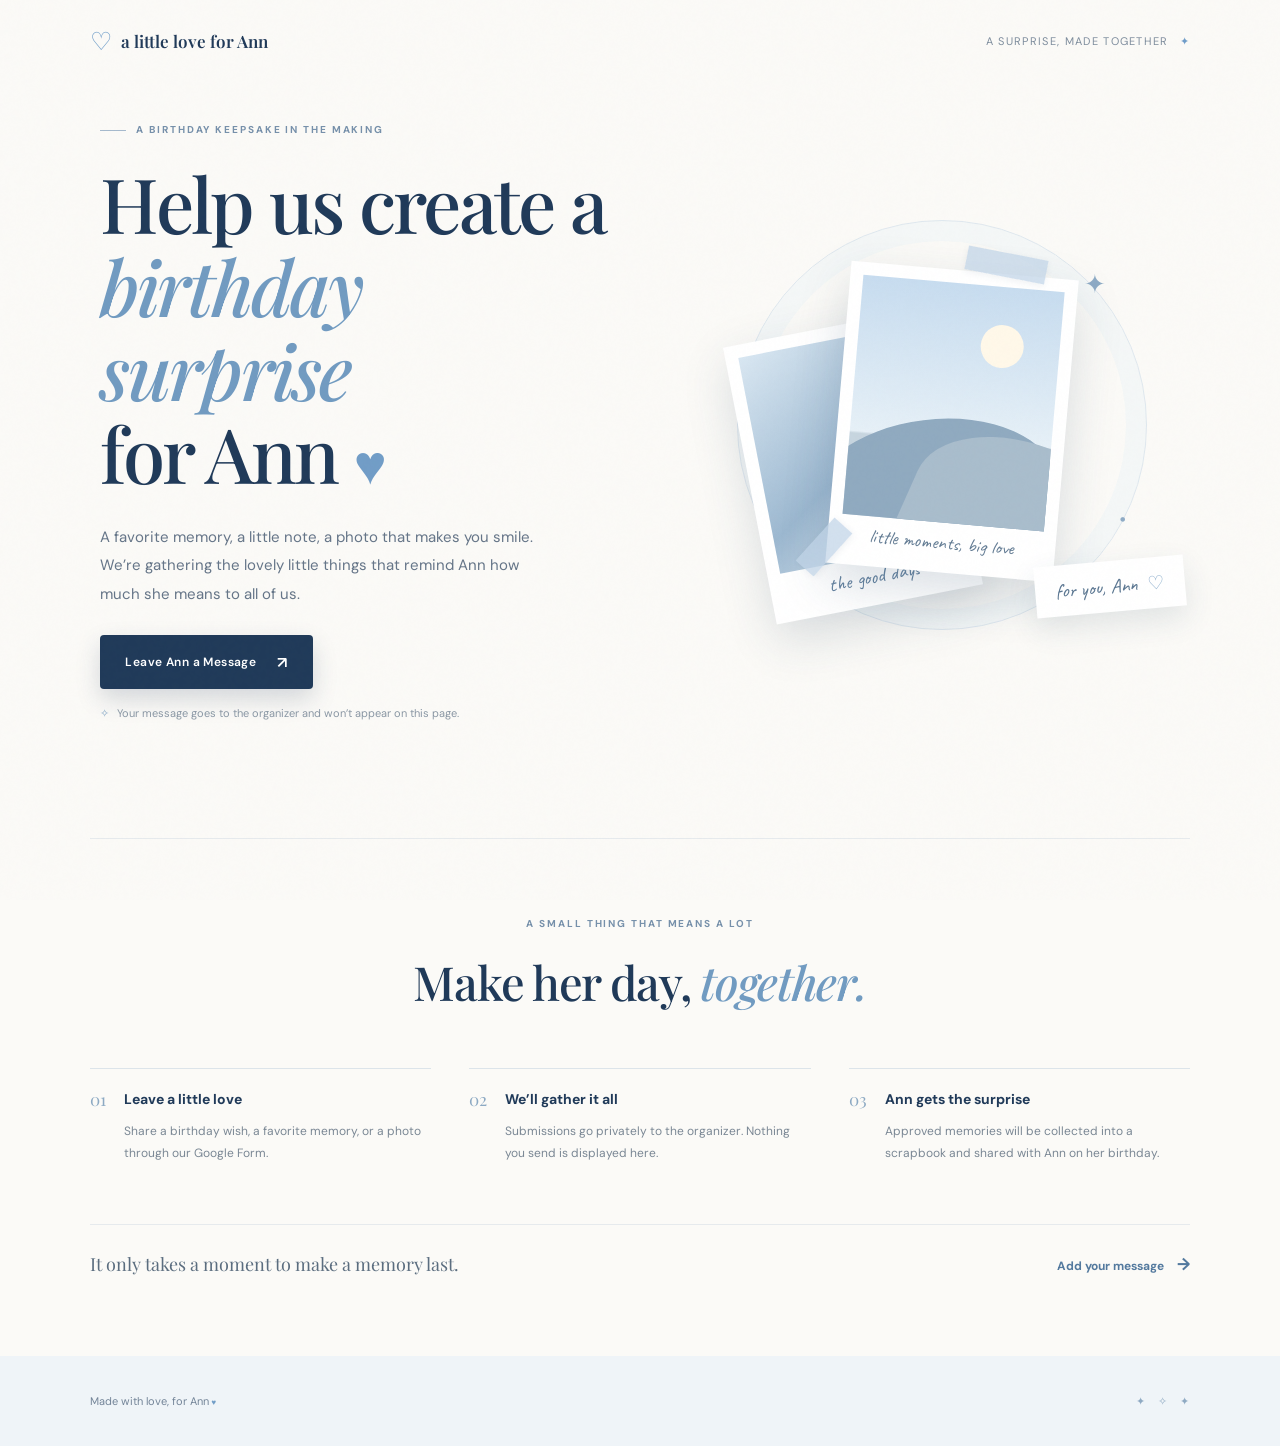
==== index.html @ 84bdc036 "Add missing landing page and shared site assets" ====
<!doctype html>
<html lang="en">
<head>
  <meta charset="utf-8"><meta name="viewport" content="width=device-width, initial-scale=1"><meta name="theme-color" content="#f6f9fc">
  <meta name="description" content="Help us create a birthday surprise for Ann. Share a memory or birthday wish through our private Google Form.">
  <title>A little love for Ann · Birthday surprise</title>
  <link rel="preconnect" href="https://fonts.googleapis.com"><link rel="preconnect" href="https://fonts.gstatic.com" crossorigin>
  <link href="https://fonts.googleapis.com/css2?family=Caveat:wght@500;600&family=DM+Sans:wght@400;500;600;700&family=Playfair+Display:wght@500;600;700&display=swap" rel="stylesheet">
  <link rel="stylesheet" href="styles.css"><script src="script.js" defer></script>
</head>
<body class="landing-page">
  <div class="paper-grain" aria-hidden="true"></div>
  <header class="site-header"><a class="wordmark" href="./"><span class="wordmark-heart">♡</span> a little love for Ann</a><span class="header-note">A surprise, made together <span>✦</span></span></header>
  <main>
    <section class="hero section-wrap" aria-labelledby="hero-title">
      <div class="hero-copy reveal"><p class="eyebrow"><span class="eyebrow-line"></span> A birthday keepsake in the making</p>
        <h1 id="hero-title">Help us create a<br><em>birthday surprise</em><br>for Ann <span class="blue-heart">♥</span></h1>
        <p class="hero-intro">A favorite memory, a little note, a photo that makes you smile. We’re gathering the lovely little things that remind Ann how much she means to all of us.</p>
        <a class="button button-primary" href="https://forms.gle/VQ83KbcbLWa13foe7" target="_blank" rel="noopener noreferrer">Leave Ann a Message <span>↗</span></a>
        <p class="privacy-note"><span>✧</span> Your message goes to the organizer and won’t appear on this page.</p>
      </div>
      <div class="hero-art reveal" aria-label="A scrapbook-style collection of blue memories" role="img"><div class="art-halo"></div><div class="art-sparkle sparkle-one">✦</div><div class="art-sparkle sparkle-two">✧</div><div class="art-sparkle sparkle-three">·</div>
        <div class="polaroid polaroid-back"><div class="photo-wash wash-blue"></div><span class="scribble">the good days</span></div>
        <div class="polaroid polaroid-main"><div class="photo-wash wash-sky"><span class="photo-sun"></span><span class="photo-hill hill-one"></span><span class="photo-hill hill-two"></span></div><span class="polaroid-caption">little moments, big love</span></div>
        <span class="tape tape-top"></span><span class="tape tape-side"></span><div class="floating-note"><span>for you, Ann</span><b>♡</b></div>
      </div>
    </section>
    <section class="how-it-works section-wrap reveal"><div class="section-heading"><p class="eyebrow">A small thing that means a lot</p><h2>Make her day, <em>together.</em></h2></div>
      <div class="steps"><article class="step"><span class="step-number">01</span><div><h3>Leave a little love</h3><p>Share a birthday wish, a favorite memory, or a photo through our Google Form.</p></div></article>
      <article class="step"><span class="step-number">02</span><div><h3>We’ll gather it all</h3><p>Submissions go privately to the organizer. Nothing you send is displayed here.</p></div></article>
      <article class="step"><span class="step-number">03</span><div><h3>Ann gets the surprise</h3><p>Approved memories will be collected into a scrapbook and shared with Ann on her birthday.</p></div></article></div>
      <div class="closing-cta"><p>It only takes a moment to make a memory last.</p><a class="text-link" href="https://forms.gle/VQ83KbcbLWa13foe7" target="_blank" rel="noopener noreferrer">Add your message <span>→</span></a></div>
    </section>
  </main>
  <footer class="site-footer"><span>Made with love, for Ann <span class="blue-heart">♥</span></span><span class="footer-flourish">✦ &nbsp; ✧ &nbsp; ✦</span></footer>
</body></html>
---- styles.css ----
/* Shared styles for Ann's GitHub Pages birthday scrapbook */
:root{--navy:#203a59;--ink:#24374d;--blue:#6f9dc9;--sky:#dceaf6;--pale:#eef4f9;--paper:#fbfaf7;--white:#fff;--silver:#c8d3dd;--muted:#758394;--serif:'Playfair Display',Georgia,serif;--sans:'DM Sans',Arial,sans-serif;--hand:'Caveat',cursive;--shadow:0 24px 70px rgba(37,66,95,.12)}
*{box-sizing:border-box}html{scroll-behavior:smooth;scroll-padding-top:30px}body{margin:0;background:var(--paper);color:var(--ink);font:16px/1.65 var(--sans);-webkit-font-smoothing:antialiased}.paper-grain{position:fixed;inset:0;pointer-events:none;z-index:10;opacity:.13;background-image:url("data:image/svg+xml,%3Csvg viewBox='0 0 180 180' xmlns='http://www.w3.org/2000/svg'%3E%3Cfilter id='n'%3E%3CfeTurbulence type='fractalNoise' baseFrequency='.8' numOctaves='3' stitchTiles='stitch'/%3E%3C/filter%3E%3Crect width='100%25' height='100%25' filter='url(%23n)' opacity='.12'/%3E%3C/svg%3E")}.site-header,.scrapbook-header{height:82px;padding:0 clamp(22px,7vw,110px);display:flex;align-items:center;justify-content:space-between;position:relative;z-index:2}.wordmark{text-decoration:none;color:var(--navy);font:600 17px var(--serif)}.wordmark-heart{color:var(--blue);font:25px var(--sans);vertical-align:-2px;margin-right:5px}.header-note,.scrapbook-label{font-size:11px;letter-spacing:.12em;text-transform:uppercase;color:#7e8d9d}.header-note span,.scrapbook-label span{color:var(--blue);margin-left:7px}.section-wrap{width:min(1120px,86%);margin:0 auto}.hero{min-height:640px;display:grid;grid-template-columns:1.04fr .96fr;align-items:center;gap:6%;padding:30px 0 100px}.hero-copy{padding:10px 0 0 2%}.eyebrow{font-size:10px;text-transform:uppercase;letter-spacing:.19em;font-weight:700;color:#7690aa;margin:0 0 22px;display:flex;align-items:center;gap:10px}.eyebrow-line{width:26px;height:1px;background:#a6bacd}.hero h1,.scrapbook-cover h1{font:500 clamp(47px,6.1vw,76px)/1.1 var(--serif);letter-spacing:-2.7px;color:var(--navy);margin:0}.hero h1 em,.section-heading h2 em,.scrapbook-intro h2 em,.contributors-card h2 em{font-weight:500;color:#719bc1}.blue-heart{color:#719dc7;font-size:.73em}.hero-intro{font-size:15px;line-height:1.9;color:#657588;max-width:455px;margin:28px 0 27px}.button{display:inline-flex;align-items:center;justify-content:center;gap:21px;min-height:54px;padding:0 25px;border:0;border-radius:4px;text-decoration:none;font:600 12px var(--sans);letter-spacing:.035em;transition:transform .25s,box-shadow .25s,background .25s;cursor:pointer}.button:hover{transform:translateY(-3px)}.button-primary{background:var(--navy);color:white;box-shadow:0 10px 24px #203a592e}.button-primary:hover{background:#2c4c70;box-shadow:0 14px 28px #203a5938}.button-primary span,.button-light span{font-size:16px}.privacy-note{font-size:11px;color:#8a97a4;margin:15px 0}.privacy-note span{color:#83a5c5;margin-right:5px}.hero-art{height:490px;position:relative;display:grid;place-items:center}.art-halo{position:absolute;width:min(410px,90%);aspect-ratio:1;border:1px solid #dfe8ef;border-radius:50%;box-shadow:inset 0 0 0 20px #e2edf64d}.polaroid{position:absolute;background:#fff;padding:13px 13px 18px;box-shadow:0 18px 48px #2746662b;width:228px}.polaroid-main{z-index:2;transform:rotate(5deg);top:90px;left:calc(50% - 104px)}.polaroid-back{transform:rotate(-11deg);left:calc(50% - 194px);top:145px;width:210px;padding-bottom:16px}.photo-wash{height:240px;position:relative;overflow:hidden}.wash-sky{background:linear-gradient(180deg,#c7dcef 0%,#e6f0f7 65%,#c7d5df 66%)}.wash-blue{height:220px;background:linear-gradient(145deg,#d9e7f2,#9cb8d0 54%,#e8eff4)}.photo-sun{position:absolute;width:43px;height:43px;border-radius:50%;background:#fff8e9;top:38px;right:36px}.photo-hill{position:absolute;bottom:-48px;width:250px;height:150px;border-radius:50% 50% 0 0;background:#90aac0;transform:rotate(-12deg)}.hill-one{left:-37px}.hill-two{background:#a9bdcc;bottom:-67px;left:64px;transform:rotate(19deg)}.polaroid-caption,.scribble{text-align:center;display:block;font:19px var(--hand);color:#637c94;padding-top:8px}.scribble{font-size:20px;color:#6684a1}.tape{position:absolute;z-index:4;background:#c1d4e8b8;height:24px;width:81px;box-shadow:0 2px 6px #3c5a7814}.tape-top{top:73px;left:calc(50% + 24px);transform:rotate(11deg)}.tape-side{bottom:111px;left:calc(50% - 147px);transform:rotate(-48deg);width:58px}.floating-note{position:absolute;z-index:3;right:1%;bottom:58px;background:#fff;padding:13px 20px;box-shadow:0 12px 30px #2746661f;transform:rotate(-5deg);font:20px var(--hand);color:#5a7691}.floating-note b{font:19px var(--sans);color:#88aaca;margin-left:10px}.art-sparkle{position:absolute;color:#8facc6;font-size:26px}.sparkle-one{top:83px;right:17%}.sparkle-two{left:10%;top:210px;font-size:32px}.sparkle-three{right:13%;top:305px;font-size:40px}.how-it-works{border-top:1px solid #e6eaed;padding:77px 0 78px}.section-heading{text-align:center}.section-heading .eyebrow{justify-content:center}.section-heading h2,.scrapbook-intro h2,.contributors-card h2{font:500 clamp(32px,4vw,47px)/1.2 var(--serif);letter-spacing:-1.3px;color:var(--navy);margin:0}.steps{display:grid;grid-template-columns:repeat(3,1fr);gap:38px;margin:58px 0 60px}.step{display:flex;gap:18px;border-top:1px solid #dce4ea;padding-top:19px}.step-number{font:17px var(--serif);color:#8ca9c3}.step h3{margin:0 0 8px;font-size:14px;color:var(--navy)}.step p{margin:0;font-size:12px;line-height:1.85;color:#7a8794}.closing-cta{border-top:1px solid #e6eaed;padding-top:25px;display:flex;align-items:center;justify-content:space-between}.closing-cta p{margin:0;font:18px var(--serif);color:#5b6d7f}.text-link{color:#53799e;text-decoration:none;font-size:12px;font-weight:700}.text-link span{margin-left:10px;font-size:17px}.site-footer{min-height:90px;padding:22px clamp(22px,7vw,110px);display:flex;align-items:center;justify-content:space-between;background:#eff4f8;color:#738498;font-size:11px}.site-footer a{color:inherit;text-decoration:none}.footer-flourish{color:#8faac3;letter-spacing:.1em}.reveal{opacity:0;transform:translateY(17px);transition:opacity .7s,transform .7s}.reveal.is-visible{opacity:1;transform:none}
/* Scrapbook reveal page */
.scrapbook-header{position:absolute;inset:0 0 auto;color:white}.scrapbook-header .wordmark{color:white}.scrapbook-header .wordmark-heart,.scrapbook-header .scrapbook-label span{color:#d6e5f2}.scrapbook-header .scrapbook-label{color:#ffffffb8}.scrapbook-cover{min-height:650px;position:relative;overflow:hidden;background:radial-gradient(ellipse at 50% 42%,#5079a1,#2d4d70 49%,#203a59);color:#fff;text-align:center;display:flex;flex-direction:column;justify-content:center;align-items:center;padding:120px 24px 75px}.scrapbook-cover:before,.scrapbook-cover:after{content:"";position:absolute;border:1px solid #e0eef921;width:520px;height:520px;border-radius:50%;top:50%;left:50%;transform:translate(-50%,-50%)}.scrapbook-cover:after{width:680px;height:680px;border-color:#e0eef914}.scrapbook-cover .eyebrow{color:#d3e2ef;margin-bottom:23px}.scrapbook-cover h1{color:#fff;font-size:clamp(56px,8vw,95px);letter-spacing:-3px;z-index:1}.scrapbook-cover h1 em{font:500 1.15em var(--hand);color:#d4e4f2}.scrapbook-cover .blue-heart{color:#d5e6f4}.cover-subtitle{max-width:510px;color:#ffffffc7;font-size:14px;line-height:1.9;margin:19px 0 28px;z-index:1}.button-light{color:var(--navy);background:#f8fbfd;z-index:1;box-shadow:0 12px 35px #0c1f3526}.cover-bottom-note{position:absolute;bottom:30px;font:20px var(--hand);color:#ffffffab}.cover-star{position:absolute;color:#e5f0f9a6;animation:float 5s ease-in-out infinite}.star-a{top:28%;left:20%;font-size:20px}.star-b{top:32%;right:22%;font-size:30px;animation-delay:-2s}.star-c{bottom:22%;left:29%;font-size:15px}@keyframes float{50%{transform:translateY(-10px)}}.scrapbook-intro{padding:105px 0 68px;display:flex;justify-content:space-between;gap:50px;align-items:end}.intro-side{max-width:390px}.intro-side>p{margin:0 0 20px;color:#718091;font-size:13px;line-height:1.9}.memory-count{display:flex;align-items:baseline;gap:10px;color:#718091;font-size:11px}.memory-count strong{font:29px var(--serif);color:#7198bd}.memory-section{padding:0 0 105px}.memory-toolbar{display:flex;justify-content:space-between;align-items:center;border-bottom:1px solid #e4e9ed;padding:0 0 19px;margin-bottom:34px}.handwritten{font:25px var(--hand);color:#6985a0;margin:0}.button-outline{background:transparent;border:1px solid #cbd8e3;color:#526f8b;min-height:41px;padding:0 16px;font-size:11px;gap:12px}.memory-grid{display:grid;grid-template-columns:repeat(3,1fr);gap:36px 30px}.memory-card{background:white;padding:13px 13px 20px;box-shadow:0 12px 30px #29435c17;position:relative;transition:transform .35s,box-shadow .35s;animation:card-in .6s both}.memory-card:nth-child(3n+1){transform:rotate(-1.5deg)}.memory-card:nth-child(3n+2){transform:rotate(1.2deg);margin-top:15px}.memory-card:nth-child(3n){transform:rotate(-.5deg);margin-top:5px}.memory-card:hover{transform:translateY(-5px);box-shadow:0 20px 40px #29435c24}.memory-photo{width:100%;aspect-ratio:1.12;object-fit:cover;display:block;background:linear-gradient(145deg,#e1edf6,#c0d3e3)}.memory-photo-placeholder{aspect-ratio:1.12;display:grid;place-items:center;background:linear-gradient(135deg,#dce9f3,#edf3f7 54%,#c3d7e7);color:#7795b1;font-size:40px}.memory-message{font:23px/1.24 var(--hand);color:#526f8b;margin:14px 6px 12px;white-space:pre-wrap}.memory-author{font-size:10px;text-transform:uppercase;letter-spacing:.13em;color:#93a1ae;margin:0 6px}.memory-tape{position:absolute;top:-8px;left:calc(50% - 39px);width:78px;height:20px;background:#b7cfe3ad;z-index:2}.memory-audio{width:calc(100% - 12px);margin:12px 6px 2px;height:34px}.empty-scrapbook{max-width:540px;margin:40px auto 0;text-align:center;padding:42px 32px;background:#ecf3f8b3;border:1px dashed #cbd8e3}.empty-icon{font-size:34px;color:#86a6c4}.empty-scrapbook h3{font:500 24px var(--serif);color:var(--navy);margin:8px 0}.empty-scrapbook p{font-size:12px;color:#758394;line-height:1.8}.empty-scrapbook code{color:#59799a;background:#e4edf4;padding:2px 4px}.contributors{padding:0 0 88px}.contributors-card{position:relative;text-align:center;background:#edf3f8;padding:55px 25px 48px;overflow:hidden}.contributors-card:before,.contributors-card:after{content:"";position:absolute;width:190px;height:190px;border:1px solid #dbe5ed;border-radius:50%;top:-90px;left:-42px}.contributors-card:after{left:auto;top:auto;right:-60px;bottom:-120px;width:260px;height:260px}.contributor-flower{font-size:29px;color:#8daac4}.contributors-card .eyebrow{justify-content:center;margin:10px 0 13px}.contributors-card h2{font-size:36px}.contributor-intro{color:#728194;font-size:12px;margin:18px 0 14px}.contributor-list{list-style:none;padding:0;margin:0;display:flex;flex-wrap:wrap;justify-content:center;gap:9px}.contributor-list li{font:19px var(--hand);color:#567594;background:#ffffffb8;padding:4px 14px}.no-contributors{font:20px var(--hand);color:#6684a0}.final-note{padding:0 0 95px}.final-note-inner{max-width:760px;margin:auto;text-align:center}.final-heart{font-size:36px;color:#8eabc5}.final-note-inner>p{font:clamp(18px,2.4vw,24px)/1.8 var(--serif);color:#53687d;margin:15px 0 12px}.final-signoff{font-size:24px;color:#7292b0}.music-toggle{position:fixed;right:24px;bottom:22px;z-index:9;border:1px solid #c6d5e3e6;background:#fffffff0;color:#597895;border-radius:30px;padding:10px 15px;box-shadow:0 6px 22px #233e581a;font:500 11px var(--sans);cursor:pointer;display:flex;align-items:center;gap:8px}.music-toggle>span:first-child{font-size:15px}.music-toggle[aria-pressed=true]{background:#e8f1f8}.music-toggle:focus-visible,.button:focus-visible,.text-link:focus-visible{outline:3px solid #8eafd0;outline-offset:3px}@keyframes card-in{from{opacity:0;transform:translateY(13px)}to{opacity:1}}
@media(max-width:850px){.hero{min-height:570px;gap:2%;grid-template-columns:1.05fr .95fr}.hero h1{font-size:clamp(43px,6vw,63px)}.hero-art{transform:scale(.88);margin-left:-20px}.steps{gap:20px}.memory-grid{grid-template-columns:repeat(2,1fr);gap:30px 24px}.scrapbook-intro{padding-top:80px}}
@media(max-width:620px){.site-header,.scrapbook-header{height:70px;padding:0 22px}.wordmark{font-size:15px}.header-note,.scrapbook-label{font-size:8px;letter-spacing:.08em}.section-wrap{width:88%}.hero{display:flex;flex-direction:column;align-items:stretch;padding:65px 0 66px;gap:12px}.hero-copy{padding:0}.hero h1{font-size:clamp(48px,12vw,67px);letter-spacing:-2px}.hero-intro{font-size:14px;margin:23px 0}.hero-art{height:360px;transform:scale(.83);transform-origin:top center;margin:0 -40px -48px}.polaroid-main{top:47px}.polaroid-back{top:98px}.tape-top{top:31px}.floating-note{bottom:26px}.sparkle-one{top:33px}.sparkle-two{top:152px}.how-it-works{padding:58px 0}.steps{grid-template-columns:1fr;gap:25px;margin:38px 0}.step{padding-top:13px}.closing-cta{align-items:flex-start;gap:15px;flex-direction:column}.site-footer{padding:20px 22px;min-height:76px;font-size:10px}.scrapbook-cover{min-height:600px;padding-top:95px}.scrapbook-cover h1{font-size:clamp(57px,15vw,80px)}.cover-subtitle{font-size:13px}.star-a{left:10%}.star-b{right:10%}.scrapbook-intro{display:block;padding:70px 0 45px}.scrapbook-intro h2{font-size:39px}.intro-side{margin-top:23px}.memory-section{padding-bottom:75px}.memory-toolbar{align-items:flex-start;gap:14px}.handwritten{font-size:22px}.button-outline{padding:0 12px;gap:7px;white-space:nowrap}.memory-grid{grid-template-columns:1fr;max-width:420px;margin:auto;gap:25px}.memory-card:nth-child(n){margin-top:0}.memory-card:nth-child(even){transform:rotate(1deg)}.memory-card:nth-child(odd){transform:rotate(-1deg)}.memory-photo,.memory-photo-placeholder{aspect-ratio:1.35}.contributors{padding-bottom:65px}.contributors-card{padding:44px 18px}.contributors-card h2{font-size:30px}.final-note{padding-bottom:75px}.music-toggle{right:14px;bottom:13px}.empty-scrapbook{padding:34px 20px}}
@media(prefers-reduced-motion:reduce){*,*::before,*::after{scroll-behavior:auto!important;animation-duration:.01ms!important;animation-iteration-count:1!important;transition-duration:.01ms!important}.reveal{opacity:1;transform:none}}
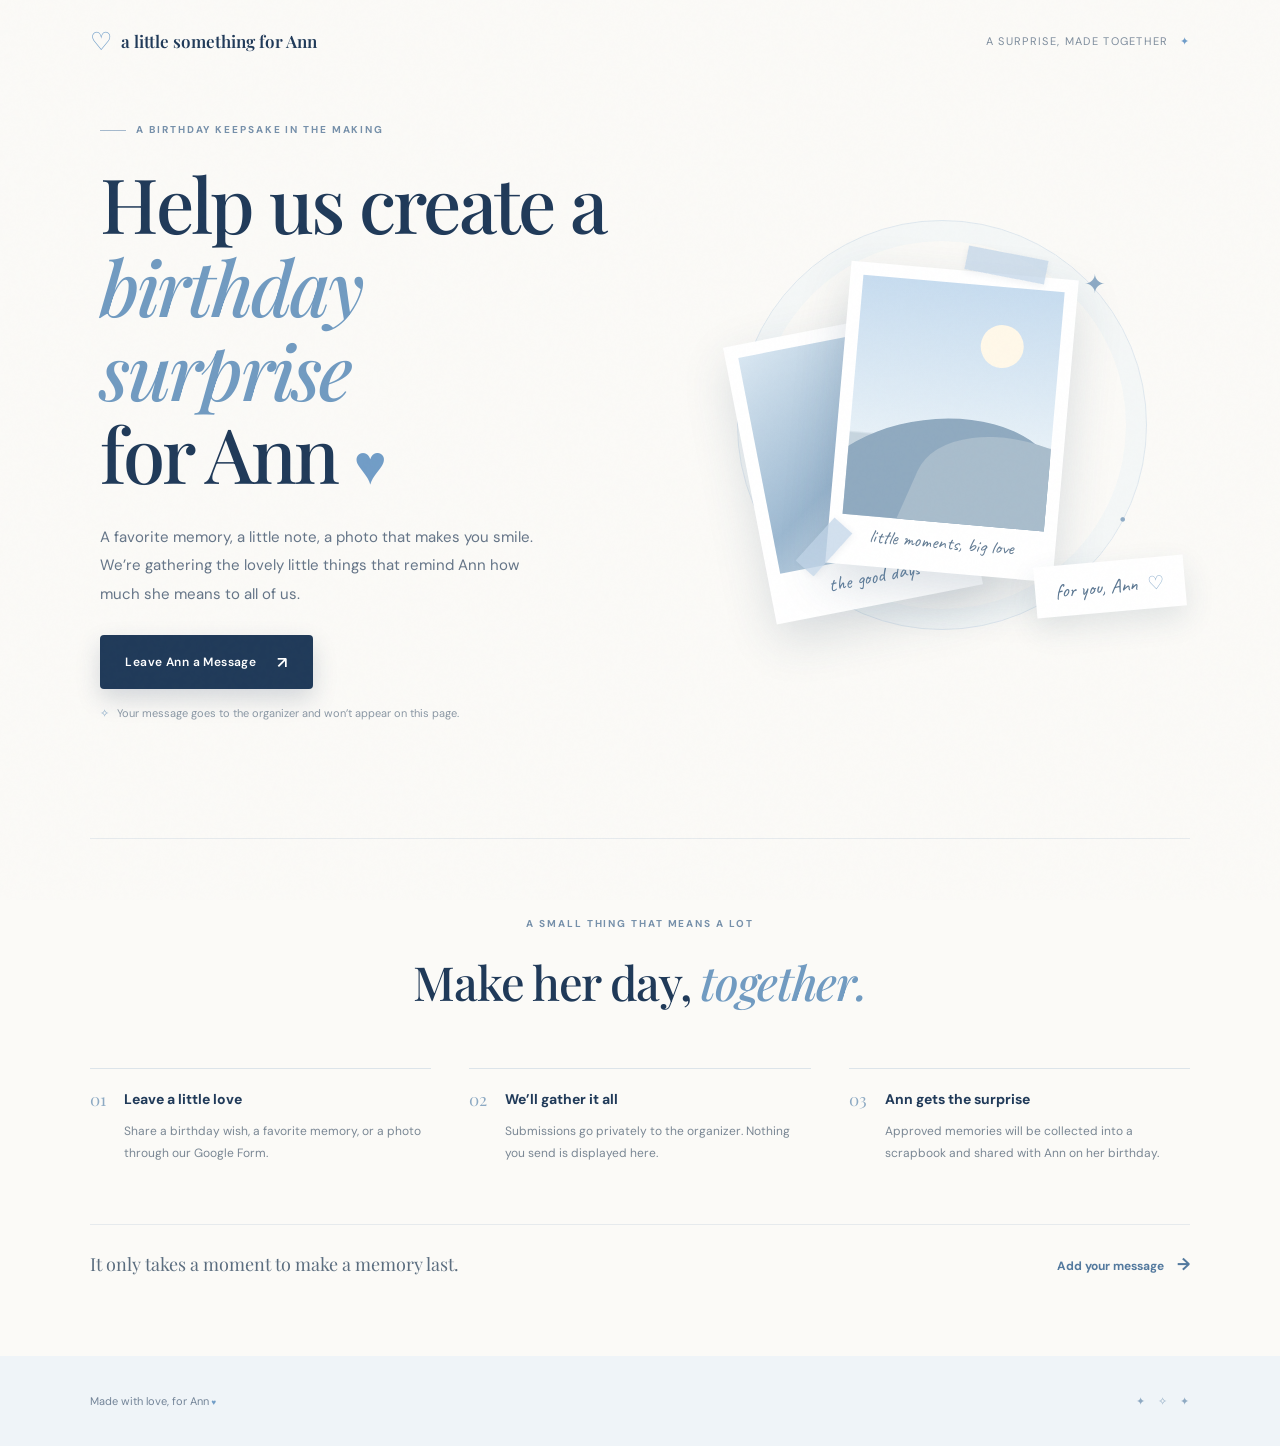
==== commit 471fb8ad: "Update landing page title to a little something for Ann" ====
--- a/index.html
+++ b/index.html
@@ -3,14 +3,14 @@
 <head>
   <meta charset="utf-8"><meta name="viewport" content="width=device-width, initial-scale=1"><meta name="theme-color" content="#f6f9fc">
   <meta name="description" content="Help us create a birthday surprise for Ann. Share a memory or birthday wish through our private Google Form.">
-  <title>A little love for Ann · Birthday surprise</title>
+  <title>A little something for Ann · Birthday surprise</title>
   <link rel="preconnect" href="https://fonts.googleapis.com"><link rel="preconnect" href="https://fonts.gstatic.com" crossorigin>
   <link href="https://fonts.googleapis.com/css2?family=Caveat:wght@500;600&family=DM+Sans:wght@400;500;600;700&family=Playfair+Display:wght@500;600;700&display=swap" rel="stylesheet">
   <link rel="stylesheet" href="styles.css"><script src="script.js" defer></script>
 </head>
 <body class="landing-page">
   <div class="paper-grain" aria-hidden="true"></div>
-  <header class="site-header"><a class="wordmark" href="./"><span class="wordmark-heart">♡</span> a little love for Ann</a><span class="header-note">A surprise, made together <span>✦</span></span></header>
+  <header class="site-header"><a class="wordmark" href="./"><span class="wordmark-heart">♡</span> a little something for Ann</a><span class="header-note">A surprise, made together <span>✦</span></span></header>
   <main>
     <section class="hero section-wrap" aria-labelledby="hero-title">
       <div class="hero-copy reveal"><p class="eyebrow"><span class="eyebrow-line"></span> A birthday keepsake in the making</p>
